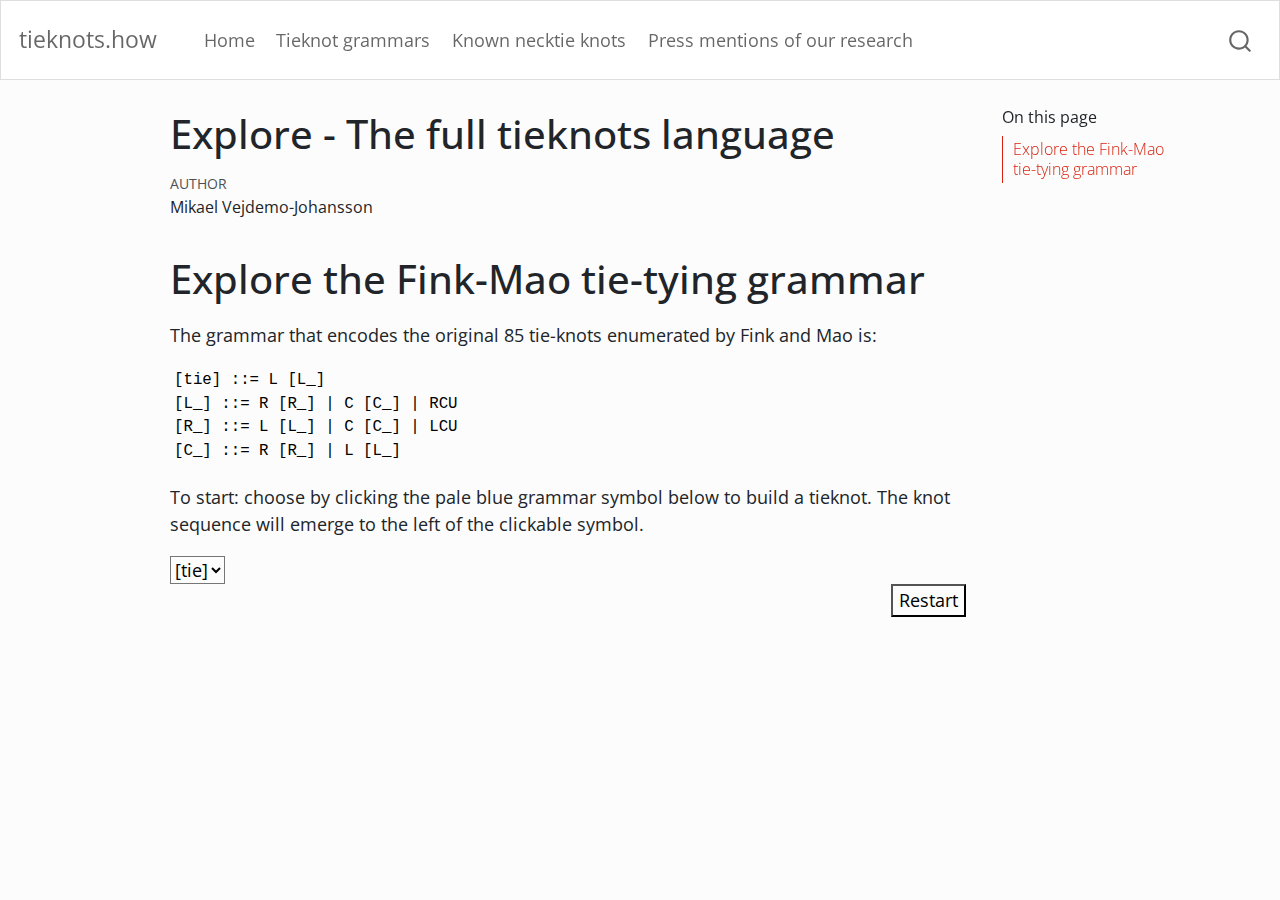
==== explore-finkmao.html @ 426f8d54 "Initial commit" ====
<!DOCTYPE html>
<html xmlns="http://www.w3.org/1999/xhtml" lang="en" xml:lang="en"><head>

<meta charset="utf-8">
<meta name="generator" content="quarto-1.2.335">

<meta name="viewport" content="width=device-width, initial-scale=1.0, user-scalable=yes">

<meta name="author" content="Mikael Vejdemo-Johansson">

<title>tieknots.how - Explore - The full tieknots language</title>
<style>
code{white-space: pre-wrap;}
span.smallcaps{font-variant: small-caps;}
div.columns{display: flex; gap: min(4vw, 1.5em);}
div.column{flex: auto; overflow-x: auto;}
div.hanging-indent{margin-left: 1.5em; text-indent: -1.5em;}
ul.task-list{list-style: none;}
ul.task-list li input[type="checkbox"] {
  width: 0.8em;
  margin: 0 0.8em 0.2em -1.6em;
  vertical-align: middle;
}
</style>


<script src="site_libs/quarto-nav/quarto-nav.js"></script>
<script src="site_libs/quarto-nav/headroom.min.js"></script>
<script src="site_libs/clipboard/clipboard.min.js"></script>
<script src="site_libs/quarto-search/autocomplete.umd.js"></script>
<script src="site_libs/quarto-search/fuse.min.js"></script>
<script src="site_libs/quarto-search/quarto-search.js"></script>
<meta name="quarto:offset" content="./">
<script src="site_libs/quarto-html/quarto.js"></script>
<script src="site_libs/quarto-html/popper.min.js"></script>
<script src="site_libs/quarto-html/tippy.umd.min.js"></script>
<script src="site_libs/quarto-html/anchor.min.js"></script>
<link href="site_libs/quarto-html/tippy.css" rel="stylesheet">
<link href="site_libs/quarto-html/quarto-syntax-highlighting.css" rel="stylesheet" id="quarto-text-highlighting-styles">
<script src="site_libs/bootstrap/bootstrap.min.js"></script>
<link href="site_libs/bootstrap/bootstrap-icons.css" rel="stylesheet">
<link href="site_libs/bootstrap/bootstrap.min.css" rel="stylesheet" id="quarto-bootstrap" data-mode="light">
<script id="quarto-search-options" type="application/json">{
  "location": "navbar",
  "copy-button": false,
  "collapse-after": 3,
  "panel-placement": "end",
  "type": "overlay",
  "limit": 20,
  "language": {
    "search-no-results-text": "No results",
    "search-matching-documents-text": "matching documents",
    "search-copy-link-title": "Copy link to search",
    "search-hide-matches-text": "Hide additional matches",
    "search-more-match-text": "more match in this document",
    "search-more-matches-text": "more matches in this document",
    "search-clear-button-title": "Clear",
    "search-detached-cancel-button-title": "Cancel",
    "search-submit-button-title": "Submit"
  }
}</script>


<link rel="stylesheet" href="styles.css">
</head>

<body class="nav-fixed">

<div id="quarto-search-results"></div>
  <header id="quarto-header" class="headroom fixed-top">
    <nav class="navbar navbar-expand-lg navbar-dark ">
      <div class="navbar-container container-fluid">
      <div class="navbar-brand-container">
    <a class="navbar-brand" href="./index.html">
    <span class="navbar-title">tieknots.how</span>
    </a>
  </div>
          <button class="navbar-toggler" type="button" data-bs-toggle="collapse" data-bs-target="#navbarCollapse" aria-controls="navbarCollapse" aria-expanded="false" aria-label="Toggle navigation" onclick="if (window.quartoToggleHeadroom) { window.quartoToggleHeadroom(); }">
  <span class="navbar-toggler-icon"></span>
</button>
          <div class="collapse navbar-collapse" id="navbarCollapse">
            <ul class="navbar-nav navbar-nav-scroll me-auto">
  <li class="nav-item">
    <a class="nav-link" href="./index.html">
 <span class="menu-text">Home</span></a>
  </li>  
  <li class="nav-item">
    <a class="nav-link" href="./grammar.html">
 <span class="menu-text">Tieknot grammars</span></a>
  </li>  
  <li class="nav-item">
    <a class="nav-link" href="./knownties.html">
 <span class="menu-text">Known necktie knots</span></a>
  </li>  
  <li class="nav-item">
    <a class="nav-link" href="./press.html">
 <span class="menu-text">Press mentions of our research</span></a>
  </li>  
</ul>
              <div id="quarto-search" class="" title="Search"></div>
          </div> <!-- /navcollapse -->
      </div> <!-- /container-fluid -->
    </nav>
</header>
<!-- content -->
<div id="quarto-content" class="quarto-container page-columns page-rows-contents page-layout-article page-navbar">
<!-- sidebar -->
<!-- margin-sidebar -->
    <div id="quarto-margin-sidebar" class="sidebar margin-sidebar">
        <nav id="TOC" role="doc-toc" class="toc-active">
    <h2 id="toc-title">On this page</h2>
   
  <ul>
  <li><a href="#explore-the-fink-mao-tie-tying-grammar" id="toc-explore-the-fink-mao-tie-tying-grammar" class="nav-link active" data-scroll-target="#explore-the-fink-mao-tie-tying-grammar">Explore the Fink-Mao tie-tying grammar</a></li>
  </ul>
</nav>
    </div>
<!-- main -->
<main class="content" id="quarto-document-content">
<script src="jquery-2.0.3.min.js"></script>
<script>
    "use strict";
    function click(elem) {
        console.log(elem);
    }

    function tie(elem) {
        L(elem);
    }

    function pickNext(elem) {
        var nextfunction = elem.selectedOptions[0].getAttribute('nextfunction');
        if(nextfunction == 'L') {
            L(elem);
        }
        if(nextfunction == 'R') {
            R(elem);
        }
        if(nextfunction == 'C') {
            C(elem);
        }
        if(nextfunction == 'RCU') {
            RCU(elem);
        }
        if(nextfunction == 'LCU') {
            LCU(elem);
        }
    }

    function L(elem) {
        elem.parentNode.insertBefore(document.createTextNode('L'),elem);
        var sel = document.createElement('select');
        sel.setAttribute('onchange', 'pickNext(this)');

        var Lopt = document.createElement('option');
        Lopt.appendChild(document.createTextNode('[L_]'));
        sel.appendChild(Lopt);

        var Ropt = document.createElement('option');
        Ropt.appendChild(document.createTextNode('R [R_]'));
        Ropt.setAttribute('nextfunction', 'R');
        sel.appendChild(Ropt);

        var Copt = document.createElement('option');
        Copt.appendChild(document.createTextNode('C [C_]'));
        Copt.setAttribute('nextfunction', 'C');
        sel.appendChild(Copt);

        var RCUopt = document.createElement('option');
        RCUopt.appendChild(document.createTextNode('RCU'));
        RCUopt.setAttribute('nextfunction', 'RCU');
        sel.appendChild(RCUopt);

        elem.parentNode.insertBefore(sel,elem);
        elem.parentNode.removeChild(elem);
    }

    function R(elem) {
        elem.parentNode.insertBefore(document.createTextNode('R'),elem);
        var sel = document.createElement('select');
        sel.setAttribute('onchange', 'pickNext(this)');

        var Ropt = document.createElement('option');
        Ropt.appendChild(document.createTextNode('[R_]'));
        sel.appendChild(Ropt);

        var Lopt = document.createElement('option');
        Lopt.appendChild(document.createTextNode('L [L_]'));
        Lopt.setAttribute('nextfunction', 'L');
        sel.appendChild(Lopt);

        var Copt = document.createElement('option');
        Copt.appendChild(document.createTextNode('C [C_]'));
        Copt.setAttribute('nextfunction', 'C');
        sel.appendChild(Copt);

        var LCUopt = document.createElement('option');
        LCUopt.appendChild(document.createTextNode('LCU'));
        LCUopt.setAttribute('nextfunction', 'LCU');
        sel.appendChild(LCUopt);

        elem.parentNode.insertBefore(sel,elem);
        elem.parentNode.removeChild(elem);
    }

    function C(elem) {
        elem.parentNode.insertBefore(document.createTextNode('C'),elem);
        var sel = document.createElement('select');
        sel.setAttribute('onchange', 'pickNext(this)');

        var Copt = document.createElement('option');
        Copt.appendChild(document.createTextNode('[C_]'));
        sel.appendChild(Copt);

        var Lopt = document.createElement('option');
        Lopt.appendChild(document.createTextNode('L [L_]'));
        Lopt.setAttribute('nextfunction', 'L');
        sel.appendChild(Lopt);

        var Ropt = document.createElement('option');
        Ropt.appendChild(document.createTextNode('R [R_]'));
        Ropt.setAttribute('nextfunction', 'R');
        sel.appendChild(Ropt);

        elem.parentNode.insertBefore(sel,elem);
        elem.parentNode.removeChild(elem);
    }

    function LCU(elem) {
        elem.parentNode.insertBefore(document.createTextNode('LCU'),elem);
        elem.parentNode.removeChild(elem);
        var knottext = $('#knot').text()
        $('#knot').html('<a href="ties.html?LRC=' + knottext + '">' + knottext + '</a>')
    }

    function RCU(elem) {
        elem.parentNode.insertBefore(document.createTextNode('RCU'),elem);
        elem.parentNode.removeChild(elem);
        var knottext = $('#knot').text()
        $('#knot').html('<a href="ties.html?LRC=' + knottext + '">' + knottext + '</a>')
    }

    function reset() {
        $('#knot').empty();
        $('#knot').html('<select onclick="tie(this)"><option>[tie]</option></select>');
    }
</script>

<header id="title-block-header" class="quarto-title-block default">
<div class="quarto-title">
<h1 class="title">Explore - The full tieknots language</h1>
</div>



<div class="quarto-title-meta">

    <div>
    <div class="quarto-title-meta-heading">Author</div>
    <div class="quarto-title-meta-contents">
             <p>Mikael Vejdemo-Johansson </p>
          </div>
  </div>
    
  
    
  </div>
  

</header>

<section id="explore-the-fink-mao-tie-tying-grammar" class="level1">
<h1>Explore the Fink-Mao tie-tying grammar</h1>
<p>The grammar that encodes the original 85 tie-knots enumerated by Fink and Mao is:</p>
<pre><code>[tie] ::= L [L_]
[L_] ::= R [R_] | C [C_] | RCU
[R_] ::= L [L_] | C [C_] | LCU
[C_] ::= R [R_] | L [L_]</code></pre>
<p>To start: choose by clicking the pale blue grammar symbol below to build a tieknot. The knot sequence will emerge to the left of the clickable symbol.</p>
<div id="knot">
<select onclick="tie(this)"><option>[tie]</option></select>
</div>

<div style="float: right">
<button onclick="reset()">Restart</button>
</div>


</section>

</main> <!-- /main -->
<script id="quarto-html-after-body" type="application/javascript">
window.document.addEventListener("DOMContentLoaded", function (event) {
  const toggleBodyColorMode = (bsSheetEl) => {
    const mode = bsSheetEl.getAttribute("data-mode");
    const bodyEl = window.document.querySelector("body");
    if (mode === "dark") {
      bodyEl.classList.add("quarto-dark");
      bodyEl.classList.remove("quarto-light");
    } else {
      bodyEl.classList.add("quarto-light");
      bodyEl.classList.remove("quarto-dark");
    }
  }
  const toggleBodyColorPrimary = () => {
    const bsSheetEl = window.document.querySelector("link#quarto-bootstrap");
    if (bsSheetEl) {
      toggleBodyColorMode(bsSheetEl);
    }
  }
  toggleBodyColorPrimary();  
  const icon = "";
  const anchorJS = new window.AnchorJS();
  anchorJS.options = {
    placement: 'right',
    icon: icon
  };
  anchorJS.add('.anchored');
  const clipboard = new window.ClipboardJS('.code-copy-button', {
    target: function(trigger) {
      return trigger.previousElementSibling;
    }
  });
  clipboard.on('success', function(e) {
    // button target
    const button = e.trigger;
    // don't keep focus
    button.blur();
    // flash "checked"
    button.classList.add('code-copy-button-checked');
    var currentTitle = button.getAttribute("title");
    button.setAttribute("title", "Copied!");
    let tooltip;
    if (window.bootstrap) {
      button.setAttribute("data-bs-toggle", "tooltip");
      button.setAttribute("data-bs-placement", "left");
      button.setAttribute("data-bs-title", "Copied!");
      tooltip = new bootstrap.Tooltip(button, 
        { trigger: "manual", 
          customClass: "code-copy-button-tooltip",
          offset: [0, -8]});
      tooltip.show();    
    }
    setTimeout(function() {
      if (tooltip) {
        tooltip.hide();
        button.removeAttribute("data-bs-title");
        button.removeAttribute("data-bs-toggle");
        button.removeAttribute("data-bs-placement");
      }
      button.setAttribute("title", currentTitle);
      button.classList.remove('code-copy-button-checked');
    }, 1000);
    // clear code selection
    e.clearSelection();
  });
  function tippyHover(el, contentFn) {
    const config = {
      allowHTML: true,
      content: contentFn,
      maxWidth: 500,
      delay: 100,
      arrow: false,
      appendTo: function(el) {
          return el.parentElement;
      },
      interactive: true,
      interactiveBorder: 10,
      theme: 'quarto',
      placement: 'bottom-start'
    };
    window.tippy(el, config); 
  }
  const noterefs = window.document.querySelectorAll('a[role="doc-noteref"]');
  for (var i=0; i<noterefs.length; i++) {
    const ref = noterefs[i];
    tippyHover(ref, function() {
      // use id or data attribute instead here
      let href = ref.getAttribute('data-footnote-href') || ref.getAttribute('href');
      try { href = new URL(href).hash; } catch {}
      const id = href.replace(/^#\/?/, "");
      const note = window.document.getElementById(id);
      return note.innerHTML;
    });
  }
  const findCites = (el) => {
    const parentEl = el.parentElement;
    if (parentEl) {
      const cites = parentEl.dataset.cites;
      if (cites) {
        return {
          el,
          cites: cites.split(' ')
        };
      } else {
        return findCites(el.parentElement)
      }
    } else {
      return undefined;
    }
  };
  var bibliorefs = window.document.querySelectorAll('a[role="doc-biblioref"]');
  for (var i=0; i<bibliorefs.length; i++) {
    const ref = bibliorefs[i];
    const citeInfo = findCites(ref);
    if (citeInfo) {
      tippyHover(citeInfo.el, function() {
        var popup = window.document.createElement('div');
        citeInfo.cites.forEach(function(cite) {
          var citeDiv = window.document.createElement('div');
          citeDiv.classList.add('hanging-indent');
          citeDiv.classList.add('csl-entry');
          var biblioDiv = window.document.getElementById('ref-' + cite);
          if (biblioDiv) {
            citeDiv.innerHTML = biblioDiv.innerHTML;
          }
          popup.appendChild(citeDiv);
        });
        return popup.innerHTML;
      });
    }
  }
});
</script>
</div> <!-- /content -->



</body></html>
---- site_libs/quarto-html/tippy.css ----
.tippy-box[data-animation=fade][data-state=hidden]{opacity:0}[data-tippy-root]{max-width:calc(100vw - 10px)}.tippy-box{position:relative;background-color:#333;color:#fff;border-radius:4px;font-size:14px;line-height:1.4;white-space:normal;outline:0;transition-property:transform,visibility,opacity}.tippy-box[data-placement^=top]>.tippy-arrow{bottom:0}.tippy-box[data-placement^=top]>.tippy-arrow:before{bottom:-7px;left:0;border-width:8px 8px 0;border-top-color:initial;transform-origin:center top}.tippy-box[data-placement^=bottom]>.tippy-arrow{top:0}.tippy-box[data-placement^=bottom]>.tippy-arrow:before{top:-7px;left:0;border-width:0 8px 8px;border-bottom-color:initial;transform-origin:center bottom}.tippy-box[data-placement^=left]>.tippy-arrow{right:0}.tippy-box[data-placement^=left]>.tippy-arrow:before{border-width:8px 0 8px 8px;border-left-color:initial;right:-7px;transform-origin:center left}.tippy-box[data-placement^=right]>.tippy-arrow{left:0}.tippy-box[data-placement^=right]>.tippy-arrow:before{left:-7px;border-width:8px 8px 8px 0;border-right-color:initial;transform-origin:center right}.tippy-box[data-inertia][data-state=visible]{transition-timing-function:cubic-bezier(.54,1.5,.38,1.11)}.tippy-arrow{width:16px;height:16px;color:#333}.tippy-arrow:before{content:"";position:absolute;border-color:transparent;border-style:solid}.tippy-content{position:relative;padding:5px 9px;z-index:1}
---- site_libs/quarto-html/quarto-syntax-highlighting.css ----
/* quarto syntax highlight colors */
:root {
  --quarto-hl-ot-color: #003B4F;
  --quarto-hl-at-color: #657422;
  --quarto-hl-ss-color: #20794D;
  --quarto-hl-an-color: #5E5E5E;
  --quarto-hl-fu-color: #4758AB;
  --quarto-hl-st-color: #20794D;
  --quarto-hl-cf-color: #003B4F;
  --quarto-hl-op-color: #5E5E5E;
  --quarto-hl-er-color: #AD0000;
  --quarto-hl-bn-color: #AD0000;
  --quarto-hl-al-color: #AD0000;
  --quarto-hl-va-color: #111111;
  --quarto-hl-bu-color: inherit;
  --quarto-hl-ex-color: inherit;
  --quarto-hl-pp-color: #AD0000;
  --quarto-hl-in-color: #5E5E5E;
  --quarto-hl-vs-color: #20794D;
  --quarto-hl-wa-color: #5E5E5E;
  --quarto-hl-do-color: #5E5E5E;
  --quarto-hl-im-color: #00769E;
  --quarto-hl-ch-color: #20794D;
  --quarto-hl-dt-color: #AD0000;
  --quarto-hl-fl-color: #AD0000;
  --quarto-hl-co-color: #5E5E5E;
  --quarto-hl-cv-color: #5E5E5E;
  --quarto-hl-cn-color: #8f5902;
  --quarto-hl-sc-color: #5E5E5E;
  --quarto-hl-dv-color: #AD0000;
  --quarto-hl-kw-color: #003B4F;
}

/* other quarto variables */
:root {
  --quarto-font-monospace: SFMono-Regular, Menlo, Monaco, Consolas, "Liberation Mono", "Courier New", monospace;
}

pre > code.sourceCode > span {
  color: #003B4F;
}

code span {
  color: #003B4F;
}

code.sourceCode > span {
  color: #003B4F;
}

div.sourceCode,
div.sourceCode pre.sourceCode {
  color: #003B4F;
}

code span.ot {
  color: #003B4F;
}

code span.at {
  color: #657422;
}

code span.ss {
  color: #20794D;
}

code span.an {
  color: #5E5E5E;
}

code span.fu {
  color: #4758AB;
}

code span.st {
  color: #20794D;
}

code span.cf {
  color: #003B4F;
}

code span.op {
  color: #5E5E5E;
}

code span.er {
  color: #AD0000;
}

code span.bn {
  color: #AD0000;
}

code span.al {
  color: #AD0000;
}

code span.va {
  color: #111111;
}

code span.pp {
  color: #AD0000;
}

code span.in {
  color: #5E5E5E;
}

code span.vs {
  color: #20794D;
}

code span.wa {
  color: #5E5E5E;
  font-style: italic;
}

code span.do {
  color: #5E5E5E;
  font-style: italic;
}

code span.im {
  color: #00769E;
}

code span.ch {
  color: #20794D;
}

code span.dt {
  color: #AD0000;
}

code span.fl {
  color: #AD0000;
}

code span.co {
  color: #5E5E5E;
}

code span.cv {
  color: #5E5E5E;
  font-style: italic;
}

code span.cn {
  color: #8f5902;
}

code span.sc {
  color: #5E5E5E;
}

code span.dv {
  color: #AD0000;
}

code span.kw {
  color: #003B4F;
}

.prevent-inlining {
  content: "</";
}

/*# sourceMappingURL=debc5d5d77c3f9108843748ff7464032.css.map */
---- styles.css ----
/* css styles */
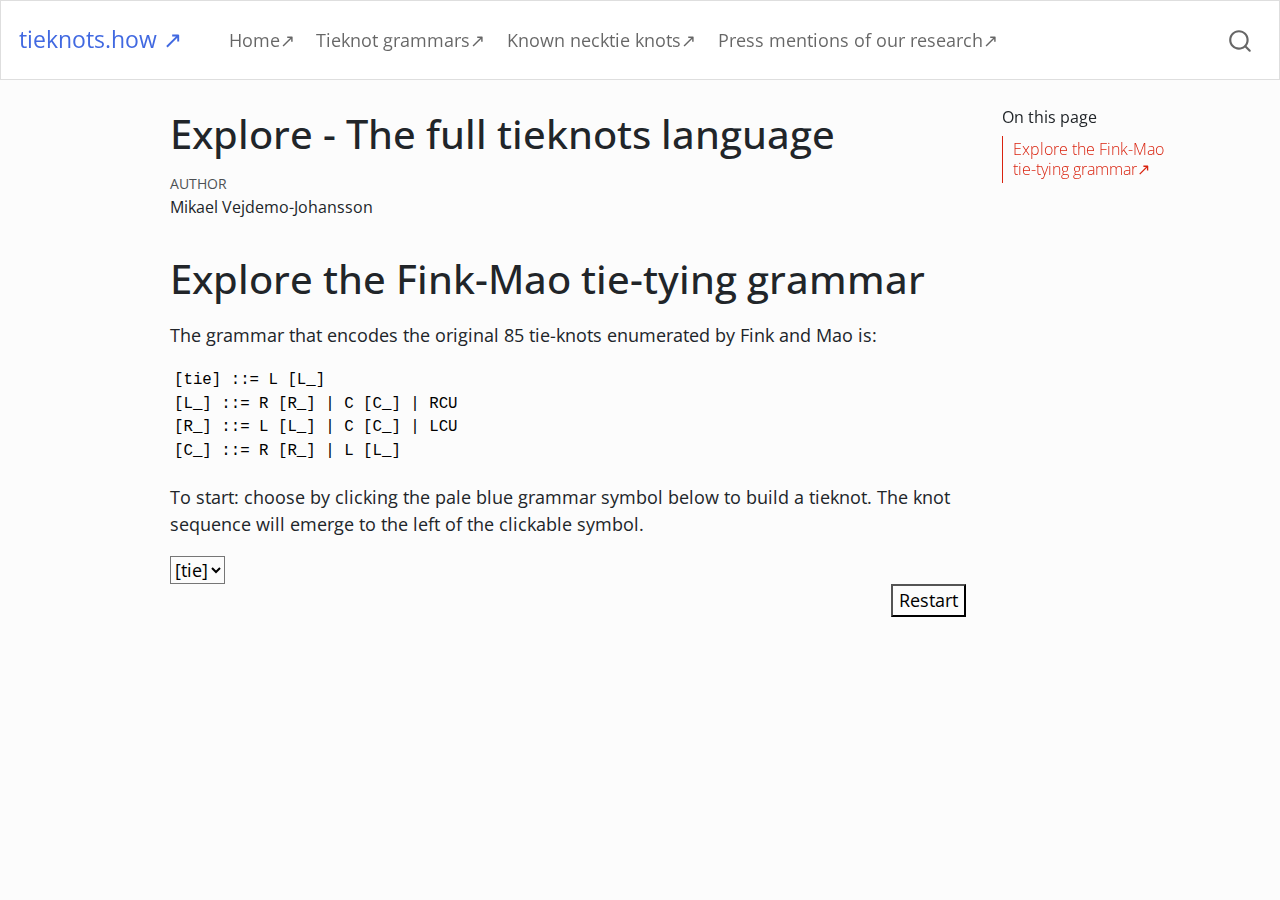
==== commit 1a6853a2: "Make the external-link style work both locally and online" ====
--- a/explore-finkmao.html
+++ b/explore-finkmao.html
@@ -35,11 +35,11 @@
 <script src="site_libs/quarto-html/popper.min.js"></script>
 <script src="site_libs/quarto-html/tippy.umd.min.js"></script>
 <script src="site_libs/quarto-html/anchor.min.js"></script>
-<link href="site_libs/quarto-html/tippy.css" rel="stylesheet">
-<link href="site_libs/quarto-html/quarto-syntax-highlighting.css" rel="stylesheet" id="quarto-text-highlighting-styles">
+<link href="./site_libs/quarto-html/tippy.css" rel="stylesheet">
+<link href="./site_libs/quarto-html/quarto-syntax-highlighting.css" rel="stylesheet" id="quarto-text-highlighting-styles">
 <script src="site_libs/bootstrap/bootstrap.min.js"></script>
-<link href="site_libs/bootstrap/bootstrap-icons.css" rel="stylesheet">
-<link href="site_libs/bootstrap/bootstrap.min.css" rel="stylesheet" id="quarto-bootstrap" data-mode="light">
+<link href="./site_libs/bootstrap/bootstrap-icons.css" rel="stylesheet">
+<link href="./site_libs/bootstrap/bootstrap.min.css" rel="stylesheet" id="quarto-bootstrap" data-mode="light">
 <script id="quarto-search-options" type="application/json">{
   "location": "navbar",
   "copy-button": false,
@@ -61,7 +61,7 @@
 }</script>
 
 
-<link rel="stylesheet" href="styles.css">
+<link rel="stylesheet" href="./styles.css">
 </head>
 
 <body class="nav-fixed">
@@ -230,14 +230,14 @@
         elem.parentNode.insertBefore(document.createTextNode('LCU'),elem);
         elem.parentNode.removeChild(elem);
         var knottext = $('#knot').text()
-        $('#knot').html('<a href="ties.html?LRC=' + knottext + '">' + knottext + '</a>')
+        $('#knot').html('<a href="./ties.html?LRC=' + knottext + '">' + knottext + '</a>')
     }
 
     function RCU(elem) {
         elem.parentNode.insertBefore(document.createTextNode('RCU'),elem);
         elem.parentNode.removeChild(elem);
         var knottext = $('#knot').text()
-        $('#knot').html('<a href="ties.html?LRC=' + knottext + '">' + knottext + '</a>')
+        $('#knot').html('<a href="./ties.html?LRC=' + knottext + '">' + knottext + '</a>')
     }
 
     function reset() {
--- a/styles.css
+++ b/styles.css
@@ -1 +1,11 @@
 /* css styles */
+
+/* Customize exernal links */
+a:not([href*="tieknots.how"]):not([href^="./"])
+{
+	color: RoyalBlue;
+	&::after {
+		content: '↗';
+		display: inline-block;
+	}
+}
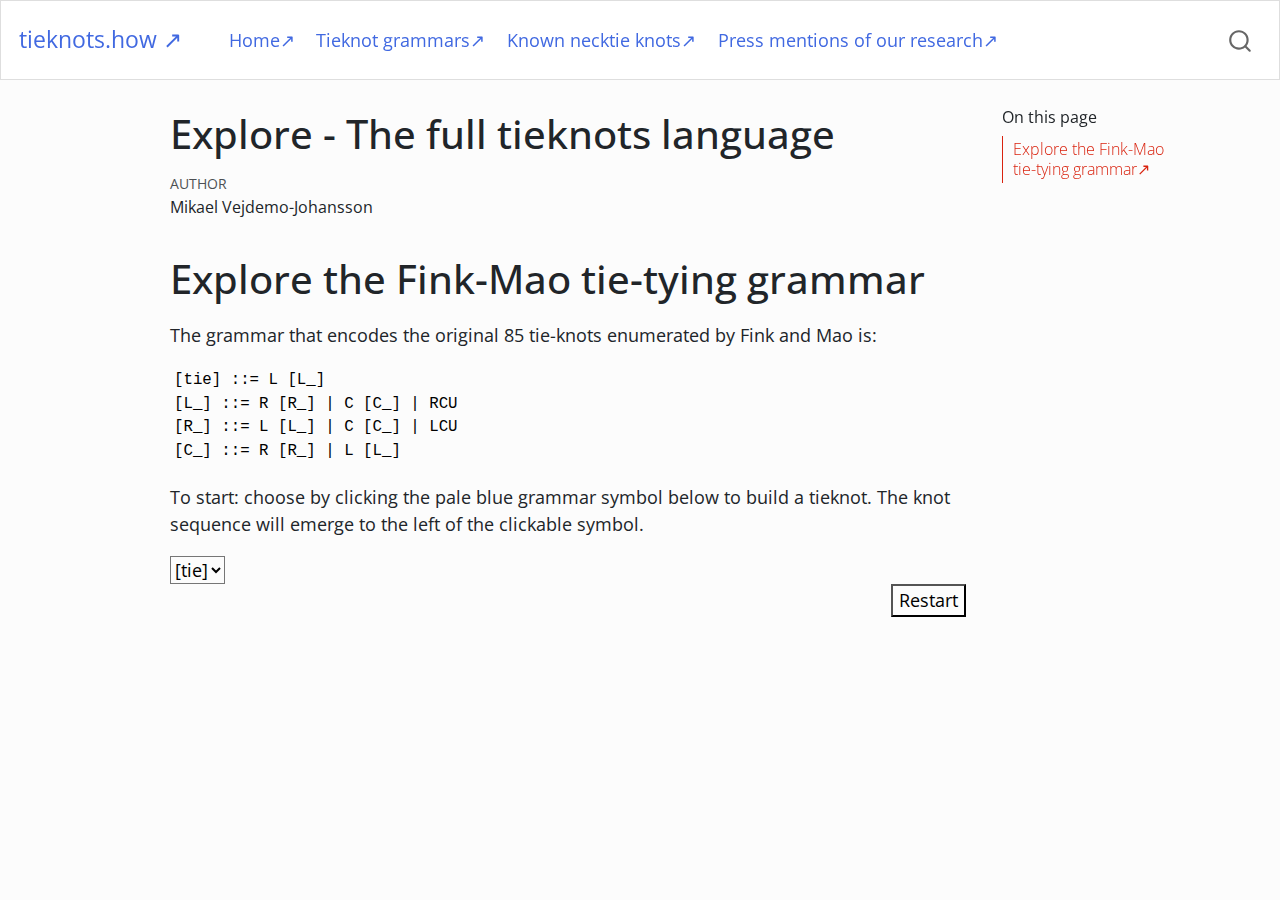
==== commit 6231365d: "Cleanup trailing whitespace in html files" ====
--- a/explore-finkmao.html
+++ b/explore-finkmao.html
@@ -83,19 +83,19 @@
   <li class="nav-item">
     <a class="nav-link" href="./index.html">
  <span class="menu-text">Home</span></a>
-  </li>  
+  </li>
   <li class="nav-item">
     <a class="nav-link" href="./grammar.html">
  <span class="menu-text">Tieknot grammars</span></a>
-  </li>  
+  </li>
   <li class="nav-item">
     <a class="nav-link" href="./knownties.html">
  <span class="menu-text">Known necktie knots</span></a>
-  </li>  
+  </li>
   <li class="nav-item">
     <a class="nav-link" href="./press.html">
  <span class="menu-text">Press mentions of our research</span></a>
-  </li>  
+  </li>
 </ul>
               <div id="quarto-search" class="" title="Search"></div>
           </div> <!-- /navcollapse -->
@@ -109,7 +109,7 @@
     <div id="quarto-margin-sidebar" class="sidebar margin-sidebar">
         <nav id="TOC" role="doc-toc" class="toc-active">
     <h2 id="toc-title">On this page</h2>
-   
+
   <ul>
   <li><a href="#explore-the-fink-mao-tie-tying-grammar" id="toc-explore-the-fink-mao-tie-tying-grammar" class="nav-link active" data-scroll-target="#explore-the-fink-mao-tie-tying-grammar">Explore the Fink-Mao tie-tying grammar</a></li>
   </ul>
@@ -261,11 +261,11 @@
              <p>Mikael Vejdemo-Johansson </p>
           </div>
   </div>
-    
-  
-    
+
+
+
   </div>
-  
+
 
 </header>
 
@@ -308,7 +308,7 @@
       toggleBodyColorMode(bsSheetEl);
     }
   }
-  toggleBodyColorPrimary();  
+  toggleBodyColorPrimary();
   const icon = "";
   const anchorJS = new window.AnchorJS();
   anchorJS.options = {
@@ -335,11 +335,11 @@
       button.setAttribute("data-bs-toggle", "tooltip");
       button.setAttribute("data-bs-placement", "left");
       button.setAttribute("data-bs-title", "Copied!");
-      tooltip = new bootstrap.Tooltip(button, 
-        { trigger: "manual", 
+      tooltip = new bootstrap.Tooltip(button,
+        { trigger: "manual",
           customClass: "code-copy-button-tooltip",
           offset: [0, -8]});
-      tooltip.show();    
+      tooltip.show();
     }
     setTimeout(function() {
       if (tooltip) {
@@ -369,7 +369,7 @@
       theme: 'quarto',
       placement: 'bottom-start'
     };
-    window.tippy(el, config); 
+    window.tippy(el, config);
   }
   const noterefs = window.document.querySelectorAll('a[role="doc-noteref"]');
   for (var i=0; i<noterefs.length; i++) {
@@ -426,4 +426,4 @@
 
 
 
-</body></html>+</body></html>
--- a/styles.css
+++ b/styles.css
@@ -1,7 +1,7 @@
 /* css styles */
 
 /* Customize exernal links */
-a:not([href*="tieknots.how"]):not([href^="./"])
+a:not([href*="tieknots.how"]):not([href^="./"]):not([href^="#"])
 {
 	color: RoyalBlue;
 	&::after {
